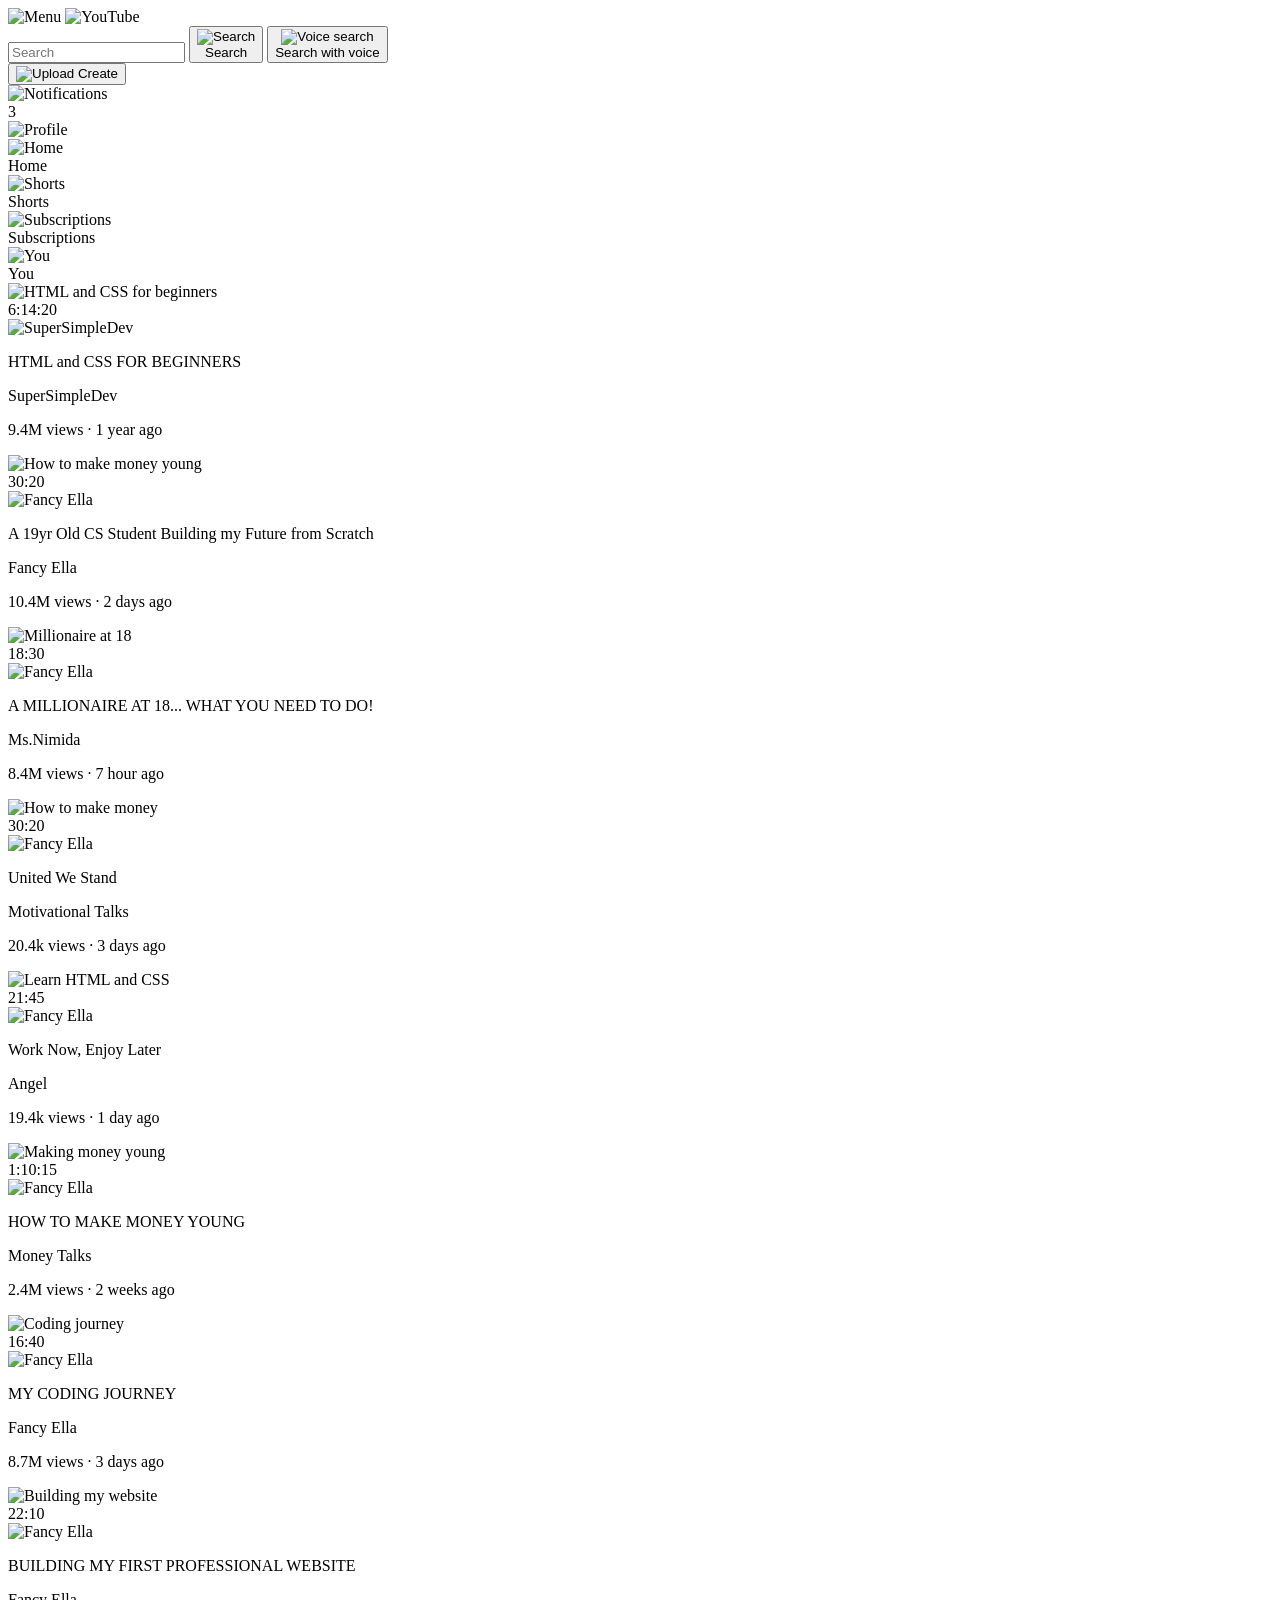
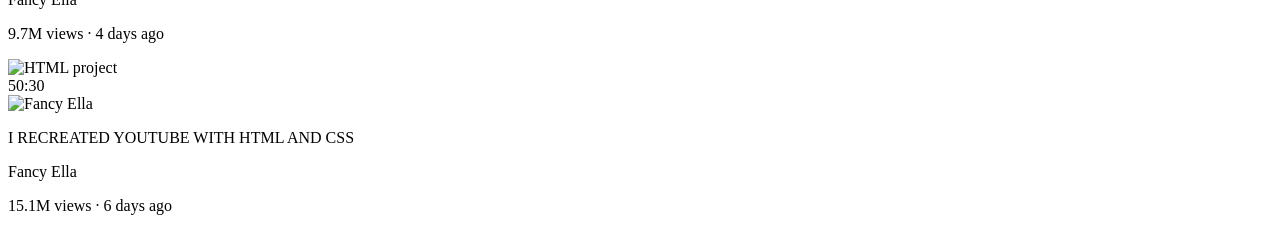
==== index.html @ ba1416e2 "Add files via upload" ====
<!DOCTYPE html>
<html lang="en">

<head>
  <meta charset="UTF-8">
  <meta name="viewport" content="width=device-width, initial-scale=1.0">

  <title>FancyTube</title>

  <!-- Google Font -->
  <link rel="preconnect" href="https://fonts.googleapis.com">
  <link rel="preconnect" href="https://fonts.gstatic.com" crossorigin>
  <link
    href="https://fonts.googleapis.com/css2?family=Roboto:wght@400;500;700&display=swap"
    rel="stylesheet"
  >
  <!-- CSS -->
  <link rel="stylesheet" href="styles/general.css">
  <link rel="stylesheet" href="styles/header.css">
  <link rel="stylesheet" href="styles/sidebar.css">
  <link rel="stylesheet" href="styles/video.css">
</head>
<body>
  <!-- ================= HEADER ================= -->
  <header class="search-section">
    <!-- LEFT SECTION -->
    <div class="left-section">
      <img
        class="hamburger-menu"
        src="icons/hamburger-menu.svg"
        alt="Menu"
      >
      <img
        class="Youtube"
        src="icons/youtube-logo.svg"
        alt="YouTube"
      >
    </div>
    <!-- SEARCH SECTION -->
    <div class="middle-section">
      <input
        class="search-bar"
        type="text"
        placeholder="Search"
      >
      <button class="search-button">
        <img
          class="search"
          src="icons/search icon.svg"
          alt="Search"
        >
        <div class="tooltip">
          Search
        </div>
      </button>
      <button class="voice-icon-button">
        <img
          class="voice-icon"
          src="icons/voice-search-icon.svg"
          alt="Voice search"
        >
        <div class="tooltip">
          Search with voice
        </div>
      </button>
    </div>
    <!-- RIGHT SECTION -->
    <div class="right-section">
      <button class="upload-button">
        <img
          class="upload-icon"
          src="thumbnails/upload2.jpg"
          alt="Upload"
        >
        <span>Create</span>
      </button>
      <div class="notification-icon-container">
        <img
          class="notification-icon"
          src="icons/notifications icon.svg"
          alt="Notifications"
        >
        <div class="notification-icon-count">
          3
        </div>
      </div>
      <img
        class="pic-icon"
        src="thumbnails/profileme.jpeg"
        alt="Profile"
      >
    </div>
  </header>
  <!-- ================= SIDEBAR ================= -->

  <aside class="sidebar">

    <div class="sidebar-link">

      <img
        src="icons/home-icon - Copy.svg"
        alt="Home"
      >

      <div>
        Home
      </div>

    </div>


    <div class="sidebar-link">

      <img
        src="icons/Youtube Shorts Logo PNG Images (Transparent HD Photo Clipart).jpg"
        alt="Shorts"
      >

      <div>
        Shorts
      </div>

    </div>


    <div class="sidebar-link">

      <img
        src="icons/subscriptions-icon - Copy.svg"
        alt="Subscriptions"
      >

      <div>
        Subscriptions
      </div>

    </div>


    <div class="sidebar-link">

      <img
        src="icons/profile-icon.jpg"
        alt="You"
      >

      <div>
        You
      </div>

    </div>

  </aside>


  <!-- ================= VIDEO GRID ================= -->

  <main class="grid">


    <!-- VIDEO 1 -->

    <article class="video-preview">

      <div class="thumbnail-space">

        <img
          class="thumbnail"
          src="thumbnails/youimg.avif"
          alt="HTML and CSS for beginners"
        >

        <div class="video-time">
          6:14:20
        </div>

      </div>


      <div class="video-info-grid">

        <div class="channel-pic">
          <img
            class="profile-pic"
            src="thumbnails/youprofile.jpeg"
            alt="SuperSimpleDev"
          >

        </div>


        <div class="video-title">

          <p class="video-name">
            HTML and CSS FOR BEGINNERS
          </p>

          <p class="name">
            SuperSimpleDev
          </p>

          <p class="views">
            9.4M views · 1 year ago
          </p>

        </div>

      </div>

    </article>


    <!-- VIDEO 2 -->

    <article class="video-preview">

      <div class="thumbnail-space">

        <img
          class="thumbnail"
          src="thumbnails/profileme.jpeg"
          alt="How to make money young"
        >

        <div class="video-time">
          30:20
        </div>

      </div>


      <div class="video-info-grid">

        <div class="channel-pic">

          <img
            class="profile-pic"
            src="thumbnails/profileme2.jpeg"
            alt="Fancy Ella"
          >

        </div>


        <div class="video-title">

          <p class="video-name">
            A 19yr Old CS Student Building my Future from Scratch
          </p>

          <p class="name">
            Fancy Ella
          </p>

          <p class="views">
            10.4M views · 2 days ago
          </p>

        </div>

      </div>

    </article>


    <!-- VIDEO 3 -->

    <article class="video-preview">

      <div class="thumbnail-space">

        <img
          class="thumbnail"
          src="thumbnails/youimg3.avif"
          alt="Millionaire at 18"
        >

        <div class="video-time">
          18:30
        </div>

      </div>


      <div class="video-info-grid">

        <div class="channel-pic">

          <img
            class="profile-pic"
            src="thumbnails/youprofile3.jpg"
            alt="Fancy Ella"
          >

        </div>


        <div class="video-title">

          <p class="video-name">
            A MILLIONAIRE AT 18... WHAT YOU NEED TO DO!
          </p>

          <p class="name">
            Ms.Nimida
          </p>

          <p class="views">
            8.4M views · 7 hour ago
          </p>

        </div>

      </div>

    </article>


    <!-- VIDEO 4 -->

    <article class="video-preview">

      <div class="thumbnail-space">

        <img
          class="thumbnail"
          src="thumbnails/youimg4.avif"
          alt="How to make money"
        >

        <div class="video-time">
          30:20
        </div>

      </div>


      <div class="video-info-grid">

        <div class="channel-pic">

          <img
            class="profile-pic"
            src="thumbnails/profile-pic4.jpg"
            alt="Fancy Ella"
          >

        </div>


        <div class="video-title">

          <p class="video-name">
            United We Stand
          </p>

          <p class="name">
            Motivational Talks
          </p>

          <p class="views">
            20.4k views · 3 days ago
          </p>

        </div>

      </div>

    </article>


    <!-- VIDEO 5 -->

    <article class="video-preview">

      <div class="thumbnail-space">

        <img
          class="thumbnail"
          src="thumbnails/meimg4.jpeg"
          alt="Learn HTML and CSS"
        >

        <div class="video-time">
          21:45
        </div>

      </div>


      <div class="video-info-grid">

        <div class="channel-pic">

          <img
            class="profile-pic"
            src="thumbnails/youprofile.jpeg"
            alt="Fancy Ella"
          >

        </div>


        <div class="video-title">

          <p class="video-name">
            Work Now, Enjoy Later
          </p>

          <p class="name">
            Angel
          </p>

          <p class="views">
            19.4k views · 1 day ago
          </p>

        </div>

      </div>

    </article>


    <!-- VIDEO 6 -->

    <article class="video-preview">

      <div class="thumbnail-space">

        <img
          class="thumbnail"
          src="thumbnails/youimg2.avif"
          alt="Making money young"
        >

        <div class="video-time">
          1:10:15
        </div>

      </div>


      <div class="video-info-grid">

        <div class="channel-pic">

          <img
            class="profile-pic"
            src="thumbnails/profile-pic2.jpg"
            alt="Fancy Ella"
          >

        </div>


        <div class="video-title">

          <p class="video-name">
            HOW TO MAKE MONEY YOUNG
          </p>

          <p class="name">
            Money Talks
          </p>

          <p class="views">
            2.4M views · 2 weeks ago
          </p>

        </div>

      </div>

    </article>


    <!-- VIDEO 7 -->

    <article class="video-preview">

      <div class="thumbnail-space">

        <img
          class="thumbnail"
          src="thumbnails/meimg5.jpeg"
          alt="Coding journey"
        >

        <div class="video-time">
          16:40
        </div>

      </div>
      <div class="video-info-grid">

        <div class="channel-pic">

          <img
            class="profile-pic"
            src="thumbnails/profileme2.jpeg"
            alt="Fancy Ella"
          >

        </div>


        <div class="video-title">

          <p class="video-name">
            MY CODING JOURNEY
          </p>

          <p class="name">
            Fancy Ella
          </p>

          <p class="views">
            8.7M views · 3 days ago
          </p>

        </div>

      </div>

    </article>


    <!-- VIDEO 8 -->

    <article class="video-preview">

      <div class="thumbnail-space">

        <img
          class="thumbnail"
          src="thumbnails/youimg3.avif"
          alt="Building my website"
        >

        <div class="video-time">
          22:10
        </div>

      </div>


      <div class="video-info-grid">

        <div class="channel-pic">

          <img
            class="profile-pic"
            src="thumbnails/profileme2.jpeg"
            alt="Fancy Ella"
          >

        </div>


        <div class="video-title">

          <p class="video-name">
            BUILDING MY FIRST PROFESSIONAL WEBSITE
          </p>

          <p class="name">
            Fancy Ella
          </p>

          <p class="views">
            9.7M views · 4 days ago
          </p>

        </div>

      </div>

    </article>


    <!-- VIDEO 9 -->

    <article class="video-preview">

      <div class="thumbnail-space">

        <img
          class="thumbnail"
          src="thumbnails/youimg.avif"
          alt="HTML project"
        >

        <div class="video-time">
          50:30
        </div>

      </div>


      <div class="video-info-grid">

        <div class="channel-pic">

          <img
            class="profile-pic"
            src="thumbnails/profileme2.jpeg"
            alt="Fancy Ella"
          >

        </div>


        <div class="video-title">

          <p class="video-name">
            I RECREATED YOUTUBE WITH HTML AND CSS
          </p>

          <p class="name">
            Fancy Ella <img src="thumbnails/verify.html" alt="">
          </p>

          <p class="views">
            15.1M views · 6 days ago
          </p>

        </div>

      </div>

    </article>
    

  </main>
  <script src="scripts/script.js"></script>
</body>

</html>
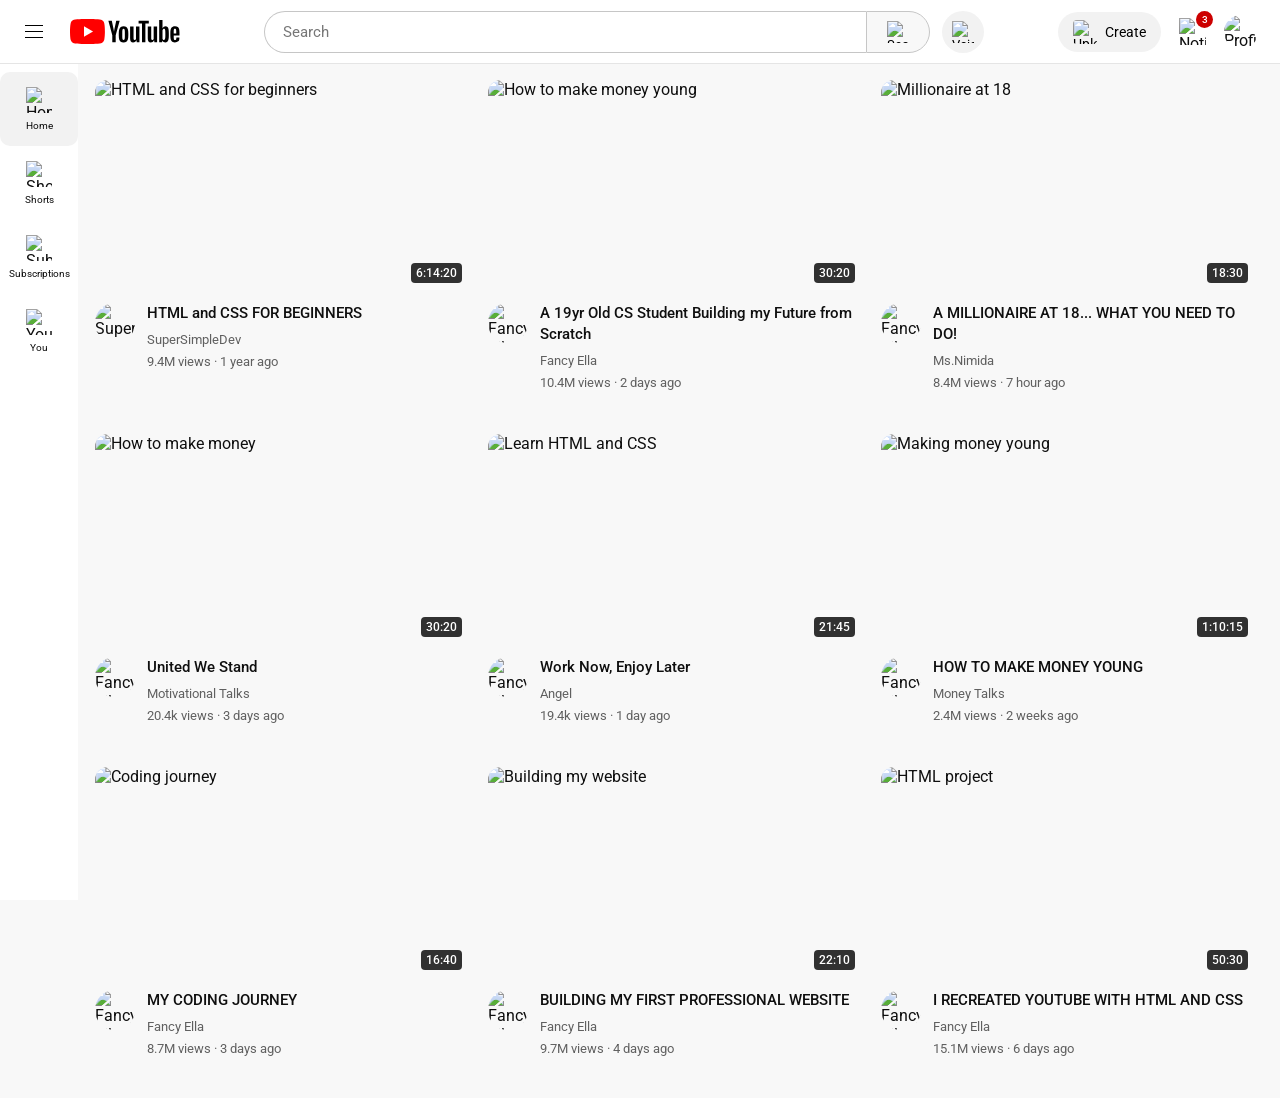
==== commit ec640116: "Update index.html" ====
--- a/index.html
+++ b/index.html
@@ -27,12 +27,12 @@
     <div class="left-section">
       <img
         class="hamburger-menu"
-        src="icons/hamburger-menu.svg"
+        src="hamburger-menu.svg"
         alt="Menu"
       >
       <img
         class="Youtube"
-        src="icons/youtube-logo.svg"
+        src="youtube-logo.svg"
         alt="YouTube"
       >
     </div>
@@ -636,4 +636,4 @@
   <script src="scripts/script.js"></script>
 </body>
 
-</html>+</html>
--- a/styles/general.css
+++ b/styles/general.css
@@ -0,0 +1,61 @@
+    * {
+  box-sizing: border-box;
+}
+
+html {
+  scroll-behavior: smooth;
+}
+
+body {
+  margin: 0;
+  padding-top: 80px;
+  padding-left: 95px;
+  padding-right: 24px;
+  background-color: #f8f8f8;
+  color: #0f0f0f;
+  font-family: Roboto, Arial, sans-serif;
+}
+
+p {
+  margin-top: 0;
+  margin-bottom: 0;
+}
+
+button,
+input {
+  font-family: inherit;
+}
+
+button {
+  cursor: pointer;
+}
+
+img {
+  display: block;
+}
+
+.grid {
+  display: grid;
+  grid-template-columns: repeat(3, minmax(0, 1fr));
+  column-gap: 18px;
+  row-gap: 42px;
+  padding-bottom: 40px;
+}
+
+/* Makes the layout responsive */
+@media (max-width: 1100px) {
+  .grid {
+    grid-template-columns: repeat(2, minmax(0, 1fr));
+  }
+}
+
+@media (max-width: 700px) {
+  body {
+    padding-left: 15px;
+    padding-right: 15px;
+  }
+
+  .grid {
+    grid-template-columns: 1fr;
+  }
+}
--- a/styles/header.css
+++ b/styles/header.css
@@ -0,0 +1,286 @@
+    .search-section {
+  height: 64px;
+  position: fixed;
+  top: 0;
+  left: 0;
+  right: 0;
+
+  display: flex;
+  align-items: center;
+  justify-content: space-between;
+
+  padding: 0 22px;
+
+  background-color: rgba(255, 255, 255, 0.97);
+  border-bottom: 1px solid #e5e5e5;
+
+  z-index: 1000;
+}
+
+/* LEFT SIDE */
+
+.left-section {
+  display: flex;
+  align-items: center;
+  flex-shrink: 0;
+}
+
+.hamburger-menu {
+  width: 24px;
+  height: 24px;
+  margin-right: 24px;
+  cursor: pointer;
+}
+
+.Youtube {
+  width: 110px !important; 
+  height: auto !important;
+  cursor: pointer !important;
+}
+
+/* MIDDLE SEARCH AREA */
+
+.middle-section {
+  display: flex;
+  align-items: center;
+
+  flex: 1;
+  max-width: 720px;
+
+  margin-left: 45px;
+  margin-right: 35px;
+}
+
+.search-bar {
+  flex: 1;
+  min-width: 0;
+
+  height: 42px;
+
+  padding: 0 18px;
+
+  border: 1px solid #c6c6c6;
+  border-right: none;
+
+  border-radius: 22px 0 0 22px;
+
+  background-color: white;
+
+  outline: none;
+
+  font-size: 16px;
+}
+
+.search-bar:focus {
+  border-color: #1c62b9;
+  box-shadow: inset 1px 1px 2px rgba(0, 0, 0, 0.05);
+}
+
+.search-bar::placeholder {
+  color: #777;
+  font-size: 15px;
+}
+
+/* SEARCH BUTTON */
+
+.search-button {
+  width: 64px;
+  height: 42px;
+
+  margin-left: 0;
+
+  display: flex;
+  align-items: center;
+  justify-content: center;
+
+  border: 1px solid #c6c6c6;
+  border-radius: 0 22px 22px 0;
+
+  background-color: #f8f8f8;
+
+  position: relative;
+}
+
+.search-button:hover {
+  background-color: #eeeeee;
+}
+
+.search {
+  width: 22px;
+  height: 22px;
+}
+
+/* TOOLTIP */
+
+.search-button .tooltip,
+.voice-icon-button .tooltip {
+  position: absolute;
+
+  top: 52px;
+  left: 50%;
+
+  transform: translateX(-50%);
+
+  padding: 8px 10px;
+
+  background-color: #333;
+  color: white;
+
+  border-radius: 4px;
+
+  font-size: 12px;
+  white-space: nowrap;
+
+  opacity: 0;
+  pointer-events: none;
+
+  transition: opacity 0.15s;
+}
+
+.search-button:hover .tooltip,
+.voice-icon-button:hover .tooltip {
+  opacity: 1;
+}
+
+/* VOICE SEARCH */
+
+.voice-icon-button {
+  width: 42px;
+  height: 42px;
+
+  margin-left: 12px;
+
+  border: none;
+  border-radius: 50%;
+
+  background-color: #f2f2f2;
+
+  position: relative;
+
+  display: flex;
+  align-items: center;
+  justify-content: center;
+}
+
+.voice-icon-button:hover {
+  background-color: #e5e5e5;
+}
+
+.voice-icon {
+  width: 22px;
+  height: 22px;
+}
+
+/* RIGHT SIDE */
+
+.right-section {
+  display: flex;
+  align-items: center;
+  justify-content: flex-end;
+
+  gap: 18px;
+
+  flex-shrink: 0;
+}
+
+/* CREATE / UPLOAD */
+
+.upload-button {
+  height: 40px;
+
+  padding: 0 15px;
+
+  display: flex;
+  align-items: center;
+  justify-content: center;
+  gap: 8px;
+
+  border: none;
+  border-radius: 20px;
+
+  background-color: #f2f2f2;
+
+  font-size: 14px;
+}
+
+.upload-button:hover {
+  background-color: #e5e5e5;
+}
+
+.upload-icon {
+  width: 24px;
+  height: 24px;
+
+  object-fit: cover;
+
+  border-radius: 4px;
+}
+
+/* NOTIFICATIONS */
+
+.notification-icon-container {
+  position: relative;
+  display: flex;
+  align-items: center;
+}
+
+.notification-icon {
+  width: 27px;
+  height: 27px;
+  cursor: pointer;
+}
+
+.notification-icon-count {
+  position: absolute;
+
+  top: -7px;
+  right: -7px;
+
+  min-width: 17px;
+  height: 17px;
+
+  display: flex;
+  align-items: center;
+  justify-content: center;
+
+  padding: 0 4px;
+
+  background-color: #cc0000;
+  color: white;
+
+  border-radius: 10px;
+
+  font-size: 10px;
+  font-weight: 500;
+}
+
+/* PROFILE */
+
+.pic-icon {
+  width: 34px;
+  height: 34px;
+
+  border-radius: 50%;
+
+  object-fit: cover;
+
+  cursor: pointer;
+}
+
+/* SMALL SCREENS */
+
+@media (max-width: 800px) {
+  .middle-section {
+    margin-left: 20px;
+    margin-right: 15px;
+  }
+
+  .upload-button {
+    width: 42px;
+    padding: 0;
+  }
+
+  .right-section {
+    gap: 10px;
+  }
+}
--- a/styles/sidebar.css
+++ b/styles/sidebar.css
@@ -0,0 +1,70 @@
+.sidebar {
+  position: fixed;
+  transition: transform 0.25s ease;
+  left: 0;
+  top: 64px;
+  bottom: 0;
+
+  width: 78px;
+
+  padding-top: 8px;
+
+  background-color: #fff;
+
+  z-index: 900;
+}
+
+.sidebar-link {
+  width: 100%;
+  height: 74px;
+
+  display: flex;
+  flex-direction: column;
+
+  align-items: center;
+  justify-content: center;
+
+  border-radius: 10px;
+
+  cursor: pointer;
+
+  transition: background-color 0.15s;
+}
+
+.sidebar-link:hover {
+  background-color: #f2f2f2;
+}
+
+.sidebar-link img {
+  width: 26px;
+  height: 26px;
+
+  object-fit: contain;
+
+  margin-bottom: 7px;
+}
+
+.sidebar-link div {
+  font-family: Roboto, Arial, sans-serif;
+
+  font-size: 10px;
+
+  color: #0f0f0f;
+}
+
+/* Active-looking first item */
+
+.sidebar-link:first-child {
+  background-color: #f2f2f2;
+}
+
+/* Smaller screens */
+
+@media (max-width: 700px) {
+  .sidebar {
+    display: none;
+  }
+}
+.sidebar-hidden{
+  transform: translateX(-100%);
+}
--- a/styles/video.css
+++ b/styles/video.css
@@ -0,0 +1,150 @@
+.video-preview {
+  min-width: 0;
+  cursor: pointer;
+}
+
+/* THUMBNAIL */
+
+.thumbnail-space {
+  position: relative;
+
+  width: 100%;
+
+  margin-bottom: 12px;
+
+  overflow: hidden;
+
+  border-radius: 12px;
+}
+
+.thumbnail {
+  width: 100%;
+  aspect-ratio: 16 / 9;
+
+  object-fit: cover;
+
+  border-radius: 12px;
+
+  transition: border-radius 0.2s, transform 0.2s;
+}
+
+.thumbnail:hover {
+  border-radius: 8px;
+  transform: scale(1.01);
+}
+
+/* VIDEO TIME */
+
+.video-time {
+  position: absolute;
+
+  right: 8px;
+  bottom: 8px;
+
+  padding: 3px 5px;
+
+  background-color: rgba(0, 0, 0, 0.8);
+
+  color: white;
+
+  border-radius: 4px;
+
+  font-family: Roboto, Arial, sans-serif;
+
+  font-size: 12px;
+  font-weight: 500;
+}
+
+/* VIDEO INFORMATION */
+
+.video-info-grid {
+  display: grid;
+
+  grid-template-columns: 42px minmax(0, 1fr);
+
+  column-gap: 10px;
+}
+
+.channel-pic {
+  width: 42px;
+}
+
+.profile-pic {
+  width: 40px;
+  height: 40px;
+
+  border-radius: 50%;
+
+  object-fit: cover;
+
+  cursor: pointer;
+}
+
+/* TITLE */
+
+.video-title {
+  min-width: 0;
+}
+
+.video-name {
+  margin-bottom: 7px;
+
+  color: #0f0f0f;
+
+  font-family: Roboto, Arial, sans-serif;
+
+  font-size: 15px;
+  font-weight: 500;
+
+  line-height: 21px;
+
+  display: -webkit-box;
+  -webkit-line-clamp: 2;
+  -webkit-box-orient: vertical;
+
+  overflow: hidden;
+}
+
+.video-name:hover {
+  color: #333;
+}
+
+/* CHANNEL NAME */
+
+.name {
+  margin-bottom: 4px;
+
+  color: #606060;
+
+  font-family: Roboto, Arial, sans-serif;
+
+  font-size: 13px;
+
+  line-height: 18px;
+}
+
+.name:hover {
+  color: #0f0f0f;
+}
+
+/* VIEWS */
+
+.views {
+  color: #606060;
+
+  font-family: Roboto, Arial, sans-serif;
+
+  font-size: 13px;
+
+  line-height: 18px;
+}
+
+/* VIDEO CARD HOVER */
+
+.video-preview {
+  transition: transform 0.15s;
+}
+
+.video-preview:hover {
+  transform: translateY(-2px);
+}
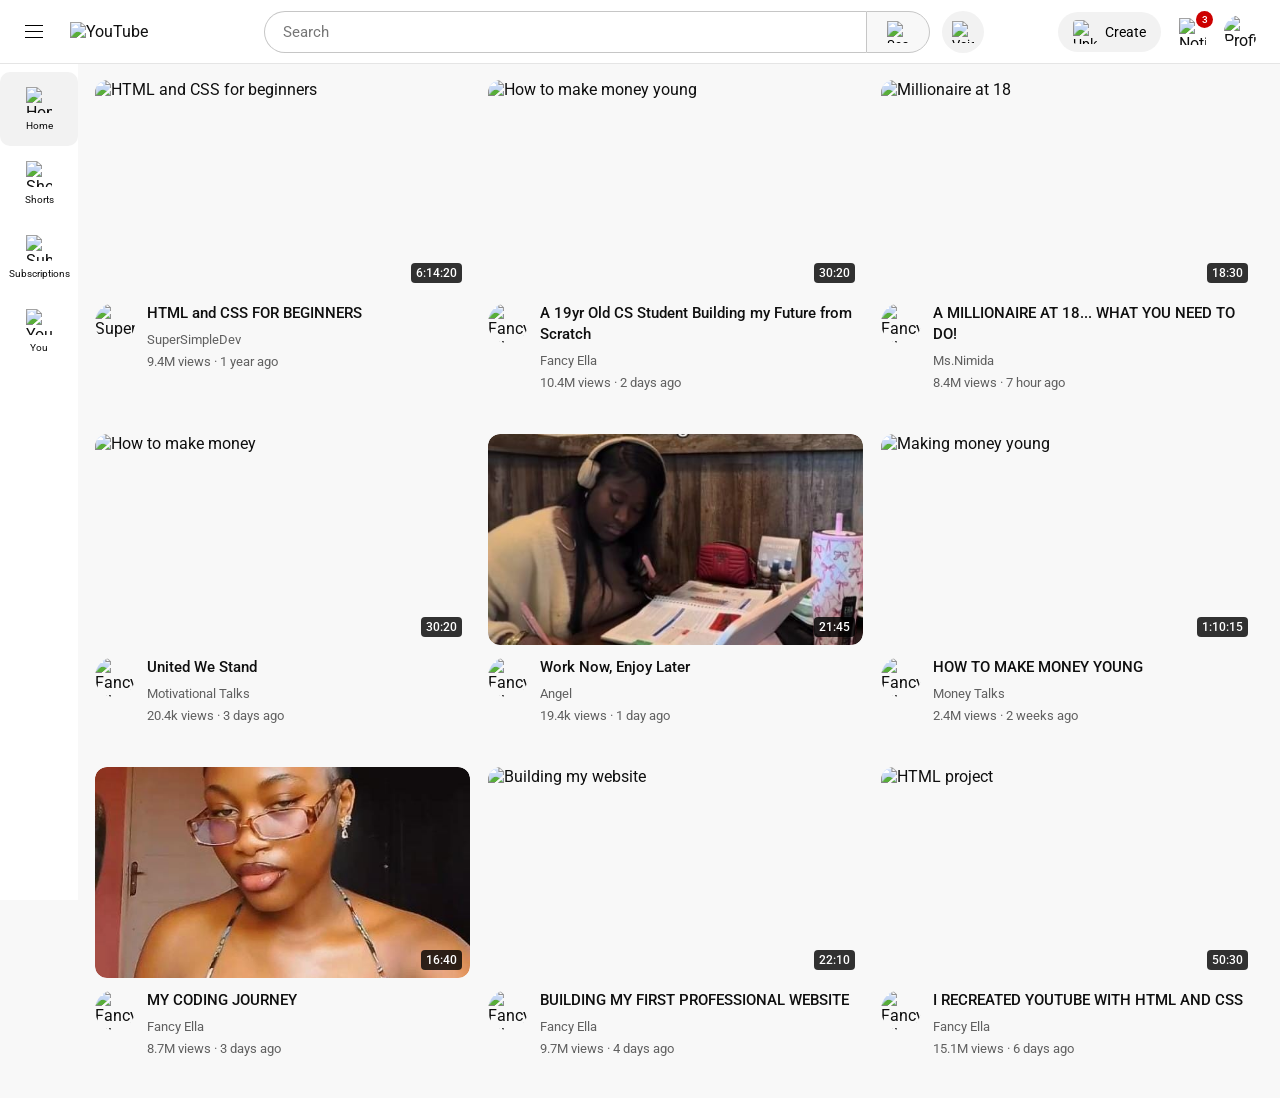
==== commit ab3b9f43: "Update index.html" ====
--- a/index.html
+++ b/index.html
@@ -27,12 +27,12 @@
     <div class="left-section">
       <img
         class="hamburger-menu"
-        src="hamburger-menu.svg"
+        src="thumbnails/hamburger-menu.svg"
         alt="Menu"
       >
       <img
         class="Youtube"
-        src="youtube-logo.svg"
+        src="icons/youtube-logo.svg"
         alt="YouTube"
       >
     </div>
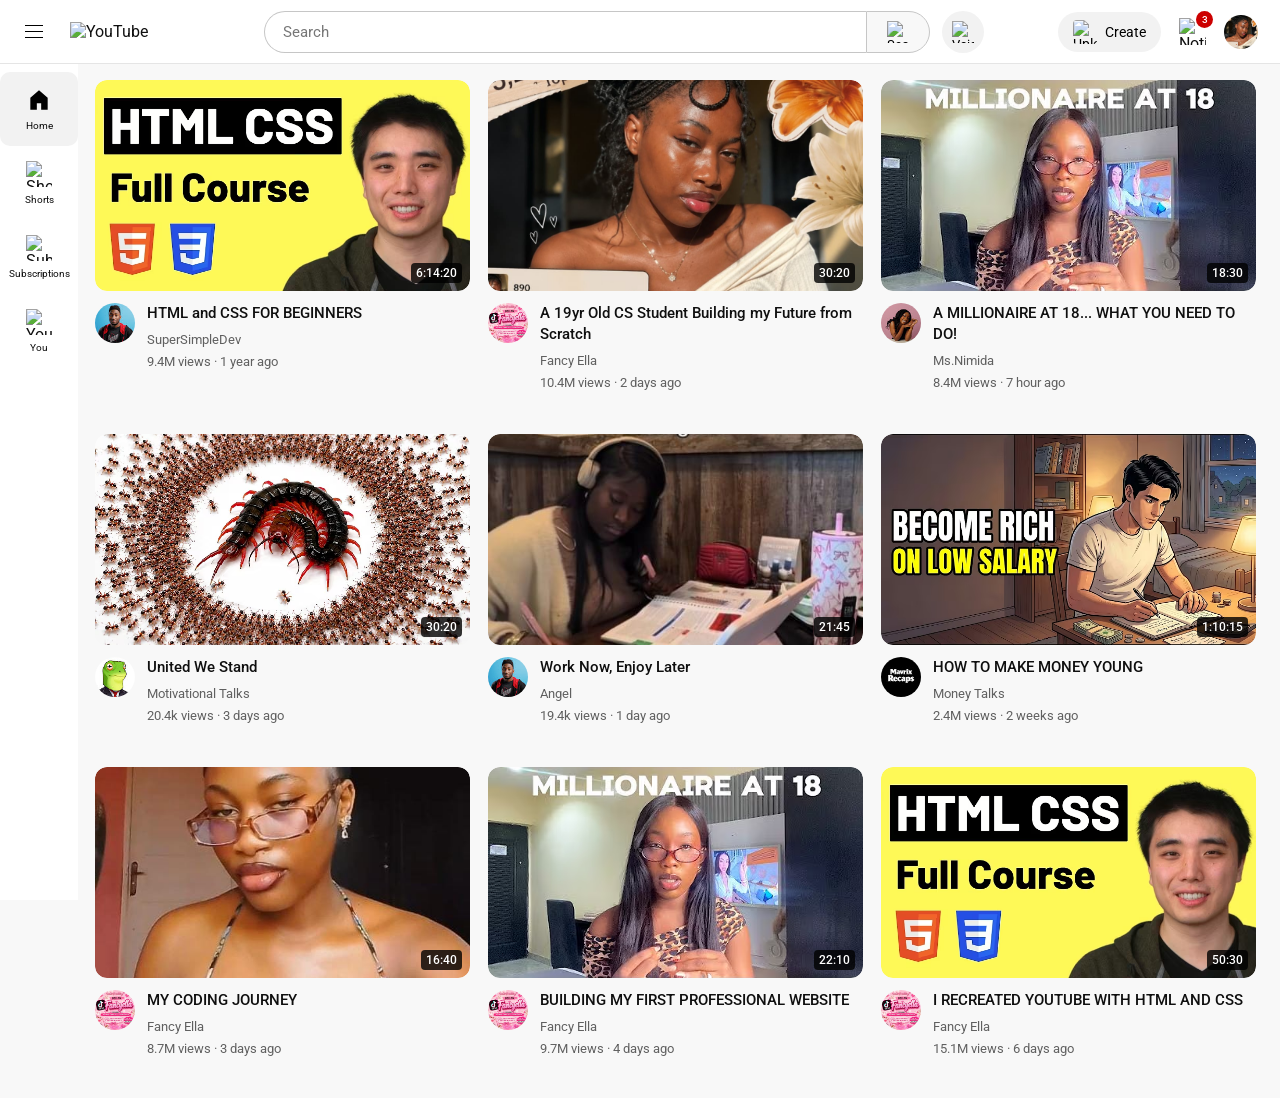
==== commit 073f2b6d: "Update index.html" ====
--- a/index.html
+++ b/index.html
@@ -46,7 +46,7 @@
       <button class="search-button">
         <img
           class="search"
-          src="icons/search icon.svg"
+          src="thumbnails/search icon.svg"
           alt="Search"
         >
         <div class="tooltip">
